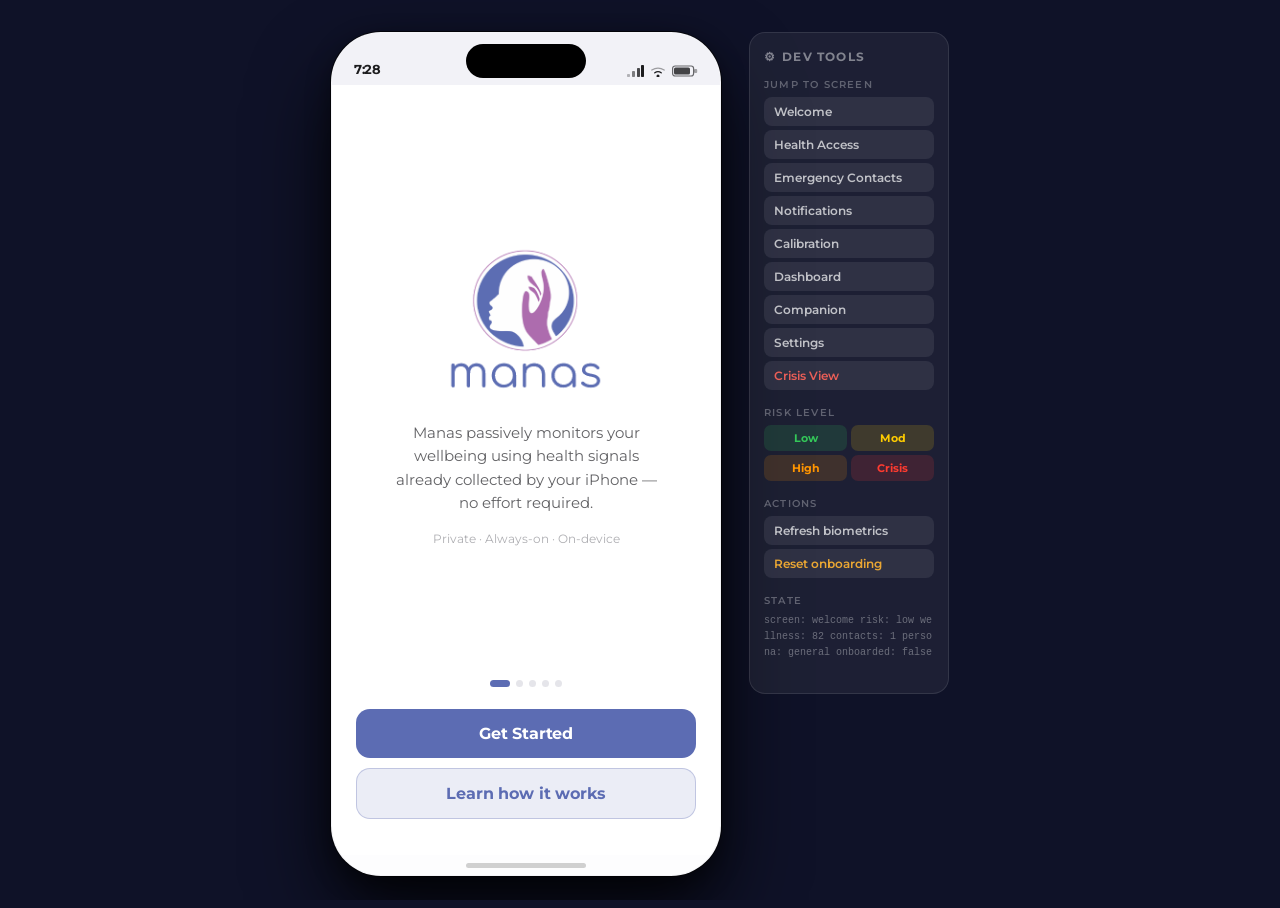
==== HTML_Prototype/index.html @ d54109b8 "Add functional HTML prototype (HTML_Prototype/) Full SPA that mirrors the iOS app's navigation and f" ====
<!DOCTYPE html>
<html lang="en">
<head>
  <meta charset="UTF-8">
  <meta name="viewport" content="width=device-width, initial-scale=1.0, maximum-scale=1.0, user-scalable=no">
  <title>MANAS — Interactive Prototype</title>
  <link rel="preconnect" href="https://fonts.googleapis.com">
  <link rel="preconnect" href="https://fonts.gstatic.com" crossorigin>
  <link href="https://fonts.googleapis.com/css2?family=Montserrat:wght@300;400;500;600;700;800&display=swap" rel="stylesheet">
  <link rel="stylesheet" href="css/styles.css">
</head>
<body>

  <div class="wrapper">

    <!-- ── iPhone Frame ── -->
    <div class="phone" id="phone">
      <div class="dynamic-island"></div>

      <!-- Status bar -->
      <div class="status-bar">
        <span id="clock">9:41</span>
        <div class="sb-icons">
          <!-- Signal -->
          <svg width="17" height="12" viewBox="0 0 17 12" fill="none">
            <rect x="0"  y="9" width="3" height="3" rx=".8" fill="#1C1C1E" opacity=".3"/>
            <rect x="5"  y="6" width="3" height="6" rx=".8" fill="#1C1C1E" opacity=".55"/>
            <rect x="10" y="3" width="3" height="9" rx=".8" fill="#1C1C1E" opacity=".8"/>
            <rect x="14" y="0" width="3" height="12" rx=".8" fill="#1C1C1E"/>
          </svg>
          <!-- WiFi -->
          <svg width="16" height="12" viewBox="0 0 16 12" fill="none">
            <circle cx="8" cy="11" r="1.5" fill="#1C1C1E"/>
            <path d="M4.8 7.8Q8 5.5 11.2 7.8" stroke="#1C1C1E" stroke-width="1.4" fill="none" stroke-linecap="round"/>
            <path d="M1.8 5Q8 1.2 14.2 5" stroke="#1C1C1E" stroke-width="1.4" fill="none" stroke-linecap="round" opacity=".4"/>
          </svg>
          <!-- Battery -->
          <svg width="26" height="12" viewBox="0 0 26 12" fill="none">
            <rect x=".6" y="1" width="21" height="10" rx="2.5" stroke="#1C1C1E" stroke-width="1.2" opacity=".65"/>
            <rect x="22" y="4" width="3.2" height="4" rx="1" fill="#1C1C1E" opacity=".38"/>
            <rect x="2"  y="2.5" width="16" height="7" rx="1.5" fill="#1C1C1E" opacity=".82"/>
          </svg>
        </div>
      </div>

      <!-- Nav bar (injected per-screen) -->
      <div id="nav-bar" class="nav-bar hidden"></div>

      <!-- Screen content -->
      <div id="screen" class="screen-root"></div>

      <!-- Tab bar -->
      <nav id="tab-bar" class="tab-bar hidden">
        <button class="tab" data-tab="dashboard">
          <svg width="22" height="20" viewBox="0 0 24 22" fill="none">
            <path d="M12 21.5C12 21.5 1 14 1 6.5C1 3.46 3.46 1 6.5 1C8.24 1 9.8 1.82 10.85 3.08L12 4.5L13.15 3.08C14.2 1.82 15.76 1 17.5 1C20.54 1 23 3.46 23 6.5C23 14 12 21.5 12 21.5Z" fill="currentColor"/>
          </svg>
          <span>Today</span>
        </button>
        <button class="tab" data-tab="companion">
          <svg width="22" height="20" viewBox="0 0 24 24" fill="none">
            <path d="M21 15a2 2 0 0 1-2 2H7l-4 4V5a2 2 0 0 1 2-2h14a2 2 0 0 1 2 2z" fill="currentColor"/>
          </svg>
          <span>Companion</span>
        </button>
        <button class="tab" data-tab="settings">
          <svg width="22" height="20" viewBox="0 0 24 24" fill="none">
            <circle cx="12" cy="12" r="3" stroke="currentColor" stroke-width="2.2" fill="none"/>
            <path d="M19.4 15a1.65 1.65 0 0 0 .33 1.82l.06.06a2 2 0 1 1-2.83 2.83l-.06-.06a1.65 1.65 0 0 0-1.82-.33 1.65 1.65 0 0 0-1 1.51V21a2 2 0 1 1-4 0v-.09A1.65 1.65 0 0 0 9 19.4a1.65 1.65 0 0 0-1.82.33l-.06.06a2 2 0 1 1-2.83-2.83l.06-.06A1.65 1.65 0 0 0 4.68 15a1.65 1.65 0 0 0-1.51-1H3a2 2 0 1 1 0-4h.09A1.65 1.65 0 0 0 4.6 9a1.65 1.65 0 0 0-.33-1.82l-.06-.06a2 2 0 1 1 2.83-2.83l.06.06A1.65 1.65 0 0 0 9 4.68a1.65 1.65 0 0 0 1-1.51V3a2 2 0 1 1 4 0v.09a1.65 1.65 0 0 0 1 1.51 1.65 1.65 0 0 0 1.82-.33l.06-.06a2 2 0 1 1 2.83 2.83l-.06.06A1.65 1.65 0 0 0 19.4 9a1.65 1.65 0 0 0 1.51 1H21a2 2 0 1 1 0 4h-.09a1.65 1.65 0 0 0-1.51 1z" stroke="currentColor" stroke-width="2" fill="none"/>
          </svg>
          <span>Settings</span>
        </button>
      </nav>

      <div class="home-bar"></div>
    </div>

    <!-- ── Dev Tools Panel ── -->
    <aside class="dev-panel">
      <div class="dev-header">
        <span>⚙</span> Dev Tools
      </div>

      <div class="dev-section">
        <div class="dev-section-label">Jump to screen</div>
        <button class="dev-btn" onclick="App.dev.goto('welcome')">Welcome</button>
        <button class="dev-btn" onclick="App.dev.goto('health-access')">Health Access</button>
        <button class="dev-btn" onclick="App.dev.goto('emergency-contacts')">Emergency Contacts</button>
        <button class="dev-btn" onclick="App.dev.goto('notifications')">Notifications</button>
        <button class="dev-btn" onclick="App.dev.goto('calibration')">Calibration</button>
        <button class="dev-btn" onclick="App.dev.goto('dashboard')">Dashboard</button>
        <button class="dev-btn" onclick="App.dev.goto('companion')">Companion</button>
        <button class="dev-btn" onclick="App.dev.goto('settings')">Settings</button>
        <button class="dev-btn dev-danger" onclick="App.dev.goto('crisis')">Crisis View</button>
      </div>

      <div class="dev-section">
        <div class="dev-section-label">Risk level</div>
        <div class="dev-risk-row">
          <button class="dev-risk dev-risk-low"    onclick="App.dev.setRisk('low')">Low</button>
          <button class="dev-risk dev-risk-mod"    onclick="App.dev.setRisk('moderate')">Mod</button>
          <button class="dev-risk dev-risk-high"   onclick="App.dev.setRisk('high')">High</button>
          <button class="dev-risk dev-risk-crisis" onclick="App.dev.setRisk('crisis')">Crisis</button>
        </div>
      </div>

      <div class="dev-section">
        <div class="dev-section-label">Actions</div>
        <button class="dev-btn" onclick="App.dev.refresh()">Refresh biometrics</button>
        <button class="dev-btn dev-warn" onclick="App.dev.resetOnboarding()">Reset onboarding</button>
      </div>

      <div class="dev-section">
        <div class="dev-section-label">State</div>
        <div id="dev-state" class="dev-state-display"></div>
      </div>
    </aside>

  </div>

  <!-- Modal overlay (sheets, crisis) -->
  <div id="modal-overlay" class="modal-overlay hidden"></div>
  <div id="modal-sheet" class="modal-sheet hidden"></div>

  <script src="js/app.js"></script>
</body>
</html>
---- HTML_Prototype/css/styles.css ----
/* ═══════════════════════════════════════════
   TOKENS
═══════════════════════════════════════════ */
:root {
  --indigo:       #5c6cb3;
  --indigo-d:     #4a5a9e;
  --indigo-l:     rgba(92,108,179,0.12);
  --indigo-b:     rgba(92,108,179,0.30);
  --lavender:     #ad6cad;
  --lav-l:        rgba(173,108,173,0.12);
  --mint:         #a8e6cf;
  --peach:        #ffb397;

  --risk-low:     #34C759;
  --risk-low-l:   rgba(52,199,89,0.12);
  --risk-mod:     #FFCC00;
  --risk-mod-l:   rgba(255,204,0,0.12);
  --risk-high:    #FF9500;
  --risk-high-l:  rgba(255,149,0,0.12);
  --risk-crisis:  #FF3B30;
  --risk-crisis-l:rgba(255,59,48,0.10);

  --ios-bg:       #F2F2F7;
  --ios-card:     #FFFFFF;
  --ios-l1:       #1C1C1E;
  --ios-l2:       #636366;
  --ios-l3:       #AEAEB2;
  --ios-sep:      #E5E5EA;
  --ios-fill:     #F2F2F7;

  --font:         'Montserrat', sans-serif;
  --phone-w:      390px;
  --phone-h:      844px;
  --radius-card:  16px;
  --radius-btn:   14px;
}

/* ═══════════════════════════════════════════
   RESET
═══════════════════════════════════════════ */
*, *::before, *::after { margin: 0; padding: 0; box-sizing: border-box; -webkit-tap-highlight-color: transparent; }
html, body { height: 100%; font-family: var(--font); background: #0F1228; overflow: hidden; }
button { font-family: var(--font); cursor: pointer; border: none; background: none; }
input, textarea { font-family: var(--font); }
a { color: var(--indigo); text-decoration: none; }

/* ═══════════════════════════════════════════
   LAYOUT — DESKTOP WRAPPER
═══════════════════════════════════════════ */
.wrapper {
  display: flex;
  align-items: flex-start;
  justify-content: center;
  gap: 28px;
  min-height: 100vh;
  padding: 32px 24px;
  background: #0F1228;
}

/* ═══════════════════════════════════════════
   PHONE FRAME
═══════════════════════════════════════════ */
.phone {
  position: relative;
  width: var(--phone-w);
  height: var(--phone-h);
  background: #F2F2F7;
  border-radius: 50px;
  border: 1.5px solid rgba(255,255,255,0.13);
  box-shadow:
    0 0 0 1px rgba(0,0,0,0.7),
    inset 0 0 0 1px rgba(255,255,255,0.05),
    0 40px 80px rgba(0,0,0,0.8),
    0 8px 24px rgba(0,0,0,0.4);
  overflow: hidden;
  flex-shrink: 0;
  display: flex;
  flex-direction: column;
}

/* Dynamic Island */
.dynamic-island {
  position: absolute;
  top: 11px;
  left: 50%;
  transform: translateX(-50%);
  width: 120px;
  height: 34px;
  background: #000;
  border-radius: 20px;
  z-index: 100;
}

/* ═══════════════════════════════════════════
   STATUS BAR
═══════════════════════════════════════════ */
.status-bar {
  height: 52px;
  padding: 0 22px 8px;
  display: flex;
  align-items: flex-end;
  justify-content: space-between;
  flex-shrink: 0;
  background: transparent;
  position: relative;
  z-index: 50;
  font-size: 13px;
  font-weight: 700;
  color: var(--ios-l1);
  letter-spacing: -0.02em;
}
.sb-icons { display: flex; align-items: center; gap: 6px; }

/* ═══════════════════════════════════════════
   NAVIGATION BAR
═══════════════════════════════════════════ */
.nav-bar {
  background: var(--ios-card);
  border-bottom: 1px solid var(--ios-sep);
  padding: 0 16px 12px;
  display: flex;
  align-items: flex-end;
  justify-content: space-between;
  min-height: 50px;
  flex-shrink: 0;
  z-index: 40;
}
.nav-bar.large-title { min-height: 96px; padding-bottom: 10px; }
.nav-title {
  font-size: 17px;
  font-weight: 600;
  color: var(--ios-l1);
  letter-spacing: -0.01em;
}
.nav-title-large {
  font-size: 28px;
  font-weight: 800;
  color: var(--indigo);
  letter-spacing: -0.03em;
}
.nav-btn {
  width: 32px; height: 32px;
  border-radius: 50%;
  background: var(--ios-fill);
  border: 1px solid var(--ios-sep);
  display: flex; align-items: center; justify-content: center;
  color: var(--indigo);
  font-size: 14px;
}
.nav-back {
  display: flex; align-items: center; gap: 4px;
  color: var(--indigo);
  font-size: 17px;
  font-weight: 400;
  background: none;
  padding: 4px 0;
}

/* ═══════════════════════════════════════════
   SCREEN ROOT
═══════════════════════════════════════════ */
.screen-root {
  flex: 1;
  overflow-y: auto;
  overflow-x: hidden;
  -webkit-overflow-scrolling: touch;
  background: var(--ios-bg);
  position: relative;
}
.screen-root::-webkit-scrollbar { display: none; }

/* ═══════════════════════════════════════════
   TAB BAR
═══════════════════════════════════════════ */
.tab-bar {
  background: rgba(255,255,255,0.85);
  backdrop-filter: blur(20px);
  -webkit-backdrop-filter: blur(20px);
  border-top: 1px solid var(--ios-sep);
  display: flex;
  padding: 8px 0 4px;
  flex-shrink: 0;
  z-index: 40;
}
.tab {
  flex: 1;
  display: flex;
  flex-direction: column;
  align-items: center;
  gap: 3px;
  padding: 4px 0;
  color: var(--ios-l3);
  font-size: 10px;
  font-weight: 600;
  letter-spacing: 0.01em;
  transition: color 0.15s;
}
.tab.active { color: var(--indigo); }
.tab svg { width: 22px; height: 22px; }

.home-bar {
  height: 20px;
  display: flex;
  align-items: center;
  justify-content: center;
  background: rgba(255,255,255,0.85);
  flex-shrink: 0;
}
.home-bar::before {
  content: '';
  width: 120px; height: 5px;
  background: rgba(0,0,0,0.18);
  border-radius: 3px;
}

/* ═══════════════════════════════════════════
   UTILITY
═══════════════════════════════════════════ */
.hidden { display: none !important; }

/* ═══════════════════════════════════════════
   COMPONENTS — BUTTONS
═══════════════════════════════════════════ */
.btn {
  width: 100%;
  padding: 15px;
  border-radius: var(--radius-btn);
  font-family: var(--font);
  font-size: 16px;
  font-weight: 700;
  letter-spacing: -0.01em;
  text-align: center;
  transition: opacity 0.15s, transform 0.1s;
}
.btn:active { opacity: 0.8; transform: scale(0.98); }
.btn-primary { background: var(--indigo); color: #fff; }
.btn-ghost {
  background: var(--indigo-l);
  color: var(--indigo);
  border: 1.5px solid var(--indigo-b);
}
.btn-danger { background: var(--risk-crisis); color: #fff; }
.btn-red-ghost {
  background: var(--risk-crisis-l);
  color: var(--risk-crisis);
  border: 1.5px solid rgba(255,59,48,0.3);
}
.btn-sm {
  padding: 8px 16px;
  font-size: 13px;
  border-radius: 10px;
  width: auto;
}

/* ═══════════════════════════════════════════
   COMPONENTS — CARDS
═══════════════════════════════════════════ */
.card {
  background: var(--ios-card);
  border-radius: var(--radius-card);
  box-shadow: 0 2px 10px rgba(0,0,0,0.07), 0 0 1px rgba(0,0,0,0.05);
  overflow: hidden;
}
.card-body { padding: 16px 18px; }

/* ═══════════════════════════════════════════
   COMPONENTS — LIST ROWS
═══════════════════════════════════════════ */
.list-section {
  background: var(--ios-card);
  border-radius: var(--radius-card);
  overflow: hidden;
  box-shadow: 0 2px 8px rgba(0,0,0,0.06);
}
.list-row {
  display: flex;
  align-items: center;
  padding: 13px 16px;
  border-bottom: 1px solid var(--ios-sep);
  gap: 12px;
}
.list-row:last-child { border-bottom: none; }
.list-row-icon {
  font-size: 20px;
  width: 28px;
  text-align: center;
  flex-shrink: 0;
}
.list-row-content { flex: 1; }
.list-row-label { font-size: 16px; font-weight: 500; color: var(--ios-l1); }
.list-row-detail { font-size: 13px; color: var(--ios-l2); margin-top: 2px; }
.list-row-trail { font-size: 14px; color: var(--ios-l3); }

/* ═══════════════════════════════════════════
   COMPONENTS — SECTION HEADERS
═══════════════════════════════════════════ */
.section-hd {
  font-size: 13px;
  font-weight: 600;
  color: var(--ios-l2);
  text-transform: uppercase;
  letter-spacing: 0.04em;
  padding: 20px 16px 6px;
}

/* ═══════════════════════════════════════════
   COMPONENTS — TOGGLE
═══════════════════════════════════════════ */
.toggle {
  position: relative;
  width: 51px; height: 31px;
  flex-shrink: 0;
}
.toggle input { opacity: 0; width: 0; height: 0; position: absolute; }
.toggle-track {
  position: absolute; inset: 0;
  background: var(--ios-sep);
  border-radius: 20px;
  transition: background 0.2s;
  cursor: pointer;
}
.toggle input:checked + .toggle-track { background: var(--indigo); }
.toggle-thumb {
  position: absolute;
  top: 2px; left: 2px;
  width: 27px; height: 27px;
  background: #fff;
  border-radius: 50%;
  box-shadow: 0 2px 4px rgba(0,0,0,0.2);
  transition: transform 0.2s;
  pointer-events: none;
}
.toggle input:checked ~ .toggle-thumb { transform: translateX(20px); }

/* ═══════════════════════════════════════════
   COMPONENTS — PERMISSION ROW
═══════════════════════════════════════════ */
.perm-row {
  display: flex; align-items: center; gap: 14px;
  padding: 13px 16px;
  background: var(--ios-card);
  border-radius: 14px;
  box-shadow: 0 1px 4px rgba(0,0,0,0.07);
}
.perm-icon {
  width: 36px; height: 36px; border-radius: 10px;
  display: flex; align-items: center; justify-content: center;
  font-size: 18px; flex-shrink: 0;
}
.perm-name { font-size: 14px; font-weight: 600; color: var(--ios-l1); }
.perm-desc { font-size: 12px; color: var(--ios-l2); margin-top: 2px; }

/* ═══════════════════════════════════════════
   COMPONENTS — METRIC TILE
═══════════════════════════════════════════ */
.metric-tile {
  background: var(--ios-card);
  border-radius: 15px;
  padding: 14px 13px;
  box-shadow: 0 2px 8px rgba(0,0,0,0.06);
  display: flex; flex-direction: column; gap: 6px;
}
.metric-icon-row {
  display: flex; align-items: center; justify-content: space-between;
}
.metric-ico {
  width: 28px; height: 28px; border-radius: 8px;
  display: flex; align-items: center; justify-content: center;
  font-size: 15px;
}
.metric-trend {
  font-size: 10px; font-weight: 700; padding: 2px 6px; border-radius: 5px;
}
.trend-up   { color: var(--risk-low);    background: var(--risk-low-l); }
.trend-flat { color: var(--ios-l3);      background: rgba(0,0,0,0.05); }
.trend-down { color: var(--risk-crisis); background: var(--risk-crisis-l); }
.metric-val { font-size: 20px; font-weight: 800; letter-spacing: -0.025em; color: var(--ios-l1); }
.metric-lbl { font-size: 10px; font-weight: 600; color: var(--ios-l3); text-transform: uppercase; letter-spacing: 0.1em; }

/* ═══════════════════════════════════════════
   COMPONENTS — ALERT ROW
═══════════════════════════════════════════ */
.alert-row {
  display: flex; align-items: center; gap: 10px;
  padding: 11px 14px;
  background: var(--ios-card);
  border-radius: 12px;
  box-shadow: 0 1px 4px rgba(0,0,0,0.06);
}
.alert-dot { width: 8px; height: 8px; border-radius: 50%; flex-shrink: 0; }
.alert-sev { font-size: 13px; font-weight: 700; color: var(--ios-l1); }
.alert-trig { font-size: 11px; color: var(--ios-l2); margin-top: 2px; }
.alert-time { font-size: 11px; color: var(--ios-l3); margin-left: auto; flex-shrink: 0; }

/* ═══════════════════════════════════════════
   SCREEN — ONBOARDING (shared)
═══════════════════════════════════════════ */
.onboard-screen {
  min-height: 100%;
  display: flex;
  flex-direction: column;
  align-items: center;
  padding: 20px 24px 36px;
  background: #fff;
}
.onboard-top {
  flex: 1;
  display: flex;
  flex-direction: column;
  align-items: center;
  justify-content: center;
  gap: 16px;
  text-align: center;
  padding-top: 8px;
}
.onboard-bottom {
  width: 100%;
  display: flex;
  flex-direction: column;
  gap: 10px;
}
.onboard-icon {
  width: 72px; height: 72px; border-radius: 22px;
  display: flex; align-items: center; justify-content: center;
  font-size: 34px;
}
.onboard-title {
  font-size: 24px; font-weight: 800;
  letter-spacing: -0.02em; color: var(--ios-l1);
}
.onboard-sub {
  font-size: 15px; font-weight: 400;
  color: var(--ios-l2); line-height: 1.55;
  max-width: 280px;
}
.onboard-caption {
  font-size: 12px; color: var(--ios-l3);
  text-align: center; line-height: 1.5;
}
.step-dots {
  display: flex; gap: 6px;
}
.step-dot {
  width: 7px; height: 7px; border-radius: 50%;
  background: var(--ios-sep);
}
.step-dot.active { background: var(--indigo); width: 20px; border-radius: 4px; }

/* Welcome screen */
.welcome-logo { width: 160px; height: auto; }

/* Day tracker */
.day-track {
  display: flex; align-items: center; width: 100%; gap: 0;
}
.day-item { display: flex; flex-direction: column; align-items: center; gap: 5px; }
.day-conn { flex: 1; height: 2px; background: var(--ios-sep); margin-bottom: 17px; }
.day-conn.done { background: var(--indigo); }
.day-dot-el {
  width: 32px; height: 32px; border-radius: 50%;
  display: flex; align-items: center; justify-content: center;
  font-size: 11px; font-weight: 700;
  background: var(--ios-card); border: 2px solid var(--ios-sep); color: var(--ios-l3);
}
.day-dot-el.done  { background: var(--indigo); border-color: var(--indigo); color: #fff; }
.day-dot-el.today { background: #fff; border-color: var(--indigo); color: var(--indigo); }
.day-lbl-el { font-size: 9px; font-weight: 600; color: var(--ios-l3); }
.day-lbl-el.done, .day-lbl-el.today { color: var(--indigo); }

.prog-bar { width: 100%; height: 5px; border-radius: 3px; background: var(--ios-sep); overflow: hidden; }
.prog-fill { height: 100%; background: var(--indigo); border-radius: 3px; transition: width 0.5s ease; }
.prog-labels { display: flex; justify-content: space-between; font-size: 11px; font-weight: 600; margin-top: 5px; }
.prog-labels span:first-child { color: var(--indigo); }
.prog-labels span:last-child  { color: var(--ios-l3); }

/* ═══════════════════════════════════════════
   SCREEN — DASHBOARD
═══════════════════════════════════════════ */
.dashboard {
  padding: 12px 14px 24px;
  display: flex; flex-direction: column; gap: 10px;
  background: var(--ios-bg);
}
.greeting-hi   { font-size: 13px; font-weight: 600; color: var(--ios-l2); }
.greeting-date { font-size: 11px; font-weight: 400; color: var(--ios-l3); margin-top: 2px; }

/* Wellness ring card */
.ring-card { padding: 16px 18px; }
.ring-eyebrow {
  font-size: 10px; font-weight: 600; letter-spacing: 0.14em;
  text-transform: uppercase; color: var(--ios-l2); margin-bottom: 12px;
}
.ring-body { display: flex; align-items: center; gap: 16px; }
.ring-info  { flex: 1; }
.ring-status {
  display: inline-flex; align-items: center; gap: 6px;
  padding: 4px 10px; border-radius: 20px; margin-bottom: 8px;
  font-size: 11px; font-weight: 700;
}
.ring-detail { font-size: 11px; color: var(--ios-l2); line-height: 1.5; }
.ring-metrics { font-size: 12px; font-weight: 600; color: var(--ios-l2); margin-top: 6px; }
.ring-metrics span { color: var(--ios-l1); }

/* Biometric grid */
.bio-grid {
  display: grid; grid-template-columns: 1fr 1fr; gap: 8px;
}

/* Insight card */
.insight-card {
  background: var(--ios-card);
  border-radius: 14px;
  border-left: 4px solid var(--indigo);
  padding: 12px 15px;
  box-shadow: 0 2px 8px rgba(0,0,0,0.06);
}
.insight-header {
  display: flex; align-items: center; gap: 6px; margin-bottom: 6px;
}
.insight-label {
  font-size: 10px; font-weight: 700; color: var(--indigo);
  letter-spacing: 0.08em; text-transform: uppercase;
}
.insight-text { font-size: 13px; color: var(--ios-l2); line-height: 1.55; }

/* Alerts section */
.alerts-hd { font-size: 14px; font-weight: 700; color: var(--ios-l1); margin-bottom: 7px; }

/* ═══════════════════════════════════════════
   SCREEN — COMPANION
═══════════════════════════════════════════ */
.companion-wrap {
  display: flex; flex-direction: column; height: 100%;
  background: var(--ios-bg);
}
.persona-bar {
  background: var(--ios-card);
  border-bottom: 1px solid var(--ios-sep);
  overflow-x: auto; overflow-y: hidden;
  display: flex; gap: 8px;
  padding: 10px 14px;
  -webkit-overflow-scrolling: touch;
  flex-shrink: 0;
}
.persona-bar::-webkit-scrollbar { display: none; }
.persona-chip {
  display: flex; align-items: center; gap: 6px;
  padding: 7px 13px; border-radius: 20px; white-space: nowrap;
  font-size: 13px; font-weight: 600;
  background: var(--ios-fill);
  color: var(--ios-l2);
  border: 1.5px solid transparent;
  transition: all 0.15s;
  flex-shrink: 0;
}
.persona-chip.active {
  background: var(--indigo-l);
  color: var(--indigo);
  border-color: var(--indigo-b);
}
.chat-area {
  flex: 1; overflow-y: auto; padding: 12px 14px;
  display: flex; flex-direction: column; gap: 10px;
}
.chat-area::-webkit-scrollbar { display: none; }
.msg { display: flex; align-items: flex-end; gap: 8px; }
.msg.user { flex-direction: row-reverse; }
.msg-avatar {
  width: 30px; height: 30px; border-radius: 50%;
  background: var(--indigo); display: flex; align-items: center; justify-content: center;
  font-size: 14px; color: #fff; flex-shrink: 0;
}
.msg-bubble {
  max-width: 72%;
  padding: 11px 14px;
  border-radius: 18px;
  font-size: 14px; line-height: 1.5;
}
.msg.ai   .msg-bubble { background: var(--ios-card); color: var(--ios-l1); box-shadow: 0 1px 4px rgba(0,0,0,0.07); }
.msg.user .msg-bubble { background: var(--indigo); color: #fff; }

/* Typing indicator */
.typing { display: flex; align-items: center; gap: 4px; padding: 12px 14px; }
.typing-dot {
  width: 7px; height: 7px; border-radius: 50%;
  background: var(--ios-l3);
  animation: bounce 1.2s infinite;
}
.typing-dot:nth-child(2) { animation-delay: 0.2s; }
.typing-dot:nth-child(3) { animation-delay: 0.4s; }
@keyframes bounce {
  0%, 60%, 100% { transform: translateY(0); }
  30%           { transform: translateY(-5px); }
}

/* Chat input */
.chat-input-bar {
  background: var(--ios-card);
  border-top: 1px solid var(--ios-sep);
  padding: 8px 12px;
  display: flex; align-items: flex-end; gap: 8px;
  flex-shrink: 0;
}
.chat-input {
  flex: 1;
  padding: 10px 14px;
  background: var(--ios-fill);
  border-radius: 20px;
  border: none; outline: none;
  font-size: 15px;
  font-family: var(--font);
  color: var(--ios-l1);
  resize: none;
  max-height: 96px;
  overflow-y: auto;
}
.chat-input::placeholder { color: var(--ios-l3); }
.chat-send {
  width: 36px; height: 36px; border-radius: 50%;
  background: var(--indigo);
  display: flex; align-items: center; justify-content: center;
  color: #fff; font-size: 16px;
  flex-shrink: 0;
  transition: opacity 0.15s;
}
.chat-send:disabled { opacity: 0.35; }

/* ═══════════════════════════════════════════
   SCREEN — SETTINGS
═══════════════════════════════════════════ */
.settings-body { padding: 0 0 32px; background: var(--ios-bg); }
.settings-contact-row {
  display: flex; align-items: center; justify-content: space-between;
  padding: 13px 16px;
  border-bottom: 1px solid var(--ios-sep);
}
.settings-contact-name { font-size: 15px; font-weight: 600; color: var(--ios-l1); }
.settings-contact-rel  { font-size: 12px; color: var(--ios-l2); margin-top: 2px; }
.settings-contact-del  {
  font-size: 12px; font-weight: 600; color: var(--risk-crisis);
  background: var(--risk-crisis-l); border-radius: 6px; padding: 4px 9px;
}
.privacy-badge {
  display: flex; align-items: center; gap: 10px;
  padding: 11px 16px;
  border-bottom: 1px solid var(--ios-sep);
  font-size: 14px; color: var(--ios-l1);
}
.privacy-badge::before {
  content: '✓'; width: 22px; height: 22px;
  background: var(--risk-low-l); color: var(--risk-low);
  border-radius: 50%; display: flex; align-items: center;
  justify-content: center; font-weight: 700; font-size: 12px;
  flex-shrink: 0;
}

/* ═══════════════════════════════════════════
   SCREEN — CRISIS
═══════════════════════════════════════════ */
.crisis-screen {
  padding: 20px 20px 32px;
  display: flex; flex-direction: column; gap: 14px;
  background: var(--ios-bg);
}
.crisis-header {
  text-align: center; padding: 16px 0;
}
.crisis-header-icon { font-size: 52px; margin-bottom: 10px; }
.crisis-header-title { font-size: 26px; font-weight: 800; color: var(--ios-l1); letter-spacing: -0.02em; }
.crisis-header-sub   { font-size: 14px; color: var(--ios-l2); margin-top: 8px; line-height: 1.55; }
.crisis-card { padding: 16px 18px; }
.crisis-card-label {
  display: flex; align-items: center; gap: 8px;
  font-size: 14px; font-weight: 700; color: var(--ios-l1); margin-bottom: 10px;
}
.crisis-card-sub  { font-size: 13px; color: var(--ios-l2); margin-bottom: 12px; line-height: 1.5; }
.crisis-btn-row   { display: flex; gap: 10px; }
.crisis-btn-row .btn { flex: 1; padding: 13px; font-size: 14px; }
.dismiss-link {
  text-align: center; font-size: 14px; color: var(--ios-l2);
  padding: 8px; cursor: pointer; font-weight: 500;
}

/* ═══════════════════════════════════════════
   MODAL / SHEET
═══════════════════════════════════════════ */
.modal-overlay {
  position: fixed; inset: 0; z-index: 200;
  background: rgba(0,0,0,0.45);
  animation: fade-in 0.2s ease;
}
.modal-sheet {
  position: absolute;
  bottom: 0; left: 0; right: 0;
  background: var(--ios-card);
  border-radius: 20px 20px 0 0;
  padding: 12px 20px 32px;
  z-index: 201;
  animation: slide-up 0.3s cubic-bezier(.22,1,.36,1);
  max-height: 85%;
  overflow-y: auto;
}
.modal-sheet::-webkit-scrollbar { display: none; }
.sheet-handle {
  width: 36px; height: 4px; background: var(--ios-sep);
  border-radius: 2px; margin: 0 auto 16px;
}
.sheet-title {
  font-size: 18px; font-weight: 700; color: var(--ios-l1);
  margin-bottom: 20px; text-align: center;
}
.sheet-input {
  width: 100%; padding: 13px 14px;
  background: var(--ios-fill);
  border-radius: 12px; border: none; outline: none;
  font-size: 16px; font-family: var(--font); color: var(--ios-l1);
  margin-bottom: 10px;
}
.sheet-input::placeholder { color: var(--ios-l3); }
.sheet-close {
  position: absolute; top: 16px; right: 20px;
  width: 30px; height: 30px; border-radius: 50%;
  background: var(--ios-fill); color: var(--ios-l2);
  font-size: 18px; display: flex; align-items: center; justify-content: center;
}
.sheet-cancel {
  text-align: center; color: var(--ios-l2); font-size: 15px;
  padding: 12px; cursor: pointer; font-weight: 500;
}
.persona-list { display: flex; flex-direction: column; gap: 8px; }
.persona-list-item {
  display: flex; align-items: center; gap: 12px;
  padding: 12px 14px; border-radius: 12px;
  background: var(--ios-fill); cursor: pointer;
  transition: background 0.15s;
}
.persona-list-item.active { background: var(--indigo-l); }
.persona-list-item:active { opacity: 0.75; }
.persona-list-icon { font-size: 24px; }
.persona-list-name { font-size: 15px; font-weight: 600; color: var(--ios-l1); }
.persona-list-desc { font-size: 12px; color: var(--ios-l2); margin-top: 2px; }
.persona-list-check { margin-left: auto; color: var(--indigo); font-weight: 700; }

/* ═══════════════════════════════════════════
   ANIMATIONS
═══════════════════════════════════════════ */
@keyframes fade-in  { from { opacity: 0; } to { opacity: 1; } }
@keyframes slide-up { from { transform: translateY(100%); } to { transform: translateY(0); } }
@keyframes screen-in {
  from { opacity: 0; transform: translateY(12px); }
  to   { opacity: 1; transform: translateY(0); }
}
.screen-animate { animation: screen-in 0.25s cubic-bezier(.22,1,.36,1) both; }

/* Ring animation */
@keyframes ring-draw {
  from { stroke-dashoffset: 327; }
  to   { stroke-dashoffset: 0; }
}
.ring-progress { animation: ring-draw 0.8s cubic-bezier(.22,1,.36,1) 0.2s both; }

/* ═══════════════════════════════════════════
   DEV TOOLS PANEL
═══════════════════════════════════════════ */
.dev-panel {
  width: 200px;
  background: rgba(255,255,255,0.06);
  border: 1px solid rgba(255,255,255,0.10);
  border-radius: 16px;
  padding: 16px 14px;
  flex-shrink: 0;
  max-height: var(--phone-h);
  overflow-y: auto;
  align-self: flex-start;
  position: sticky;
  top: 32px;
}
.dev-panel::-webkit-scrollbar { display: none; }
.dev-header {
  font-size: 12px; font-weight: 700; letter-spacing: 0.1em;
  text-transform: uppercase; color: rgba(255,255,255,0.45);
  margin-bottom: 14px; display: flex; align-items: center; gap: 6px;
}
.dev-section { margin-bottom: 16px; }
.dev-section-label {
  font-size: 10px; font-weight: 600; text-transform: uppercase;
  letter-spacing: 0.12em; color: rgba(255,255,255,0.3); margin-bottom: 6px;
}
.dev-btn {
  display: block; width: 100%;
  padding: 7px 10px; margin-bottom: 4px;
  background: rgba(255,255,255,0.08); border-radius: 8px;
  font-size: 12px; font-weight: 600; color: rgba(255,255,255,0.70);
  text-align: left; transition: background 0.15s;
}
.dev-btn:hover  { background: rgba(255,255,255,0.14); }
.dev-btn:active { background: rgba(255,255,255,0.20); }
.dev-danger { color: rgba(255,100,90,0.9) !important; }
.dev-warn   { color: rgba(255,180,50,0.9) !important; }

.dev-risk-row { display: grid; grid-template-columns: 1fr 1fr; gap: 4px; }
.dev-risk {
  padding: 6px 4px; border-radius: 7px;
  font-size: 11px; font-weight: 700; text-align: center;
}
.dev-risk-low    { background: rgba(52,199,89,0.15);   color: #34C759; }
.dev-risk-mod    { background: rgba(255,204,0,0.15);   color: #FFCC00; }
.dev-risk-high   { background: rgba(255,149,0,0.15);   color: #FF9500; }
.dev-risk-crisis { background: rgba(255,59,48,0.15);   color: #FF3B30; }

.dev-state-display {
  font-size: 10px; color: rgba(255,255,255,0.35);
  font-family: monospace; line-height: 1.6;
  word-break: break-all;
}

/* ═══════════════════════════════════════════
   RESPONSIVE — MOBILE FULL SCREEN
═══════════════════════════════════════════ */
@media (max-width: 650px) {
  body { background: var(--ios-bg); }
  .wrapper { padding: 0; background: var(--ios-bg); }
  .phone {
    width: 100vw;
    height: 100dvh;
    border-radius: 0;
    border: none;
    box-shadow: none;
  }
  .dynamic-island { display: none; }
  .dev-panel { display: none; }
}
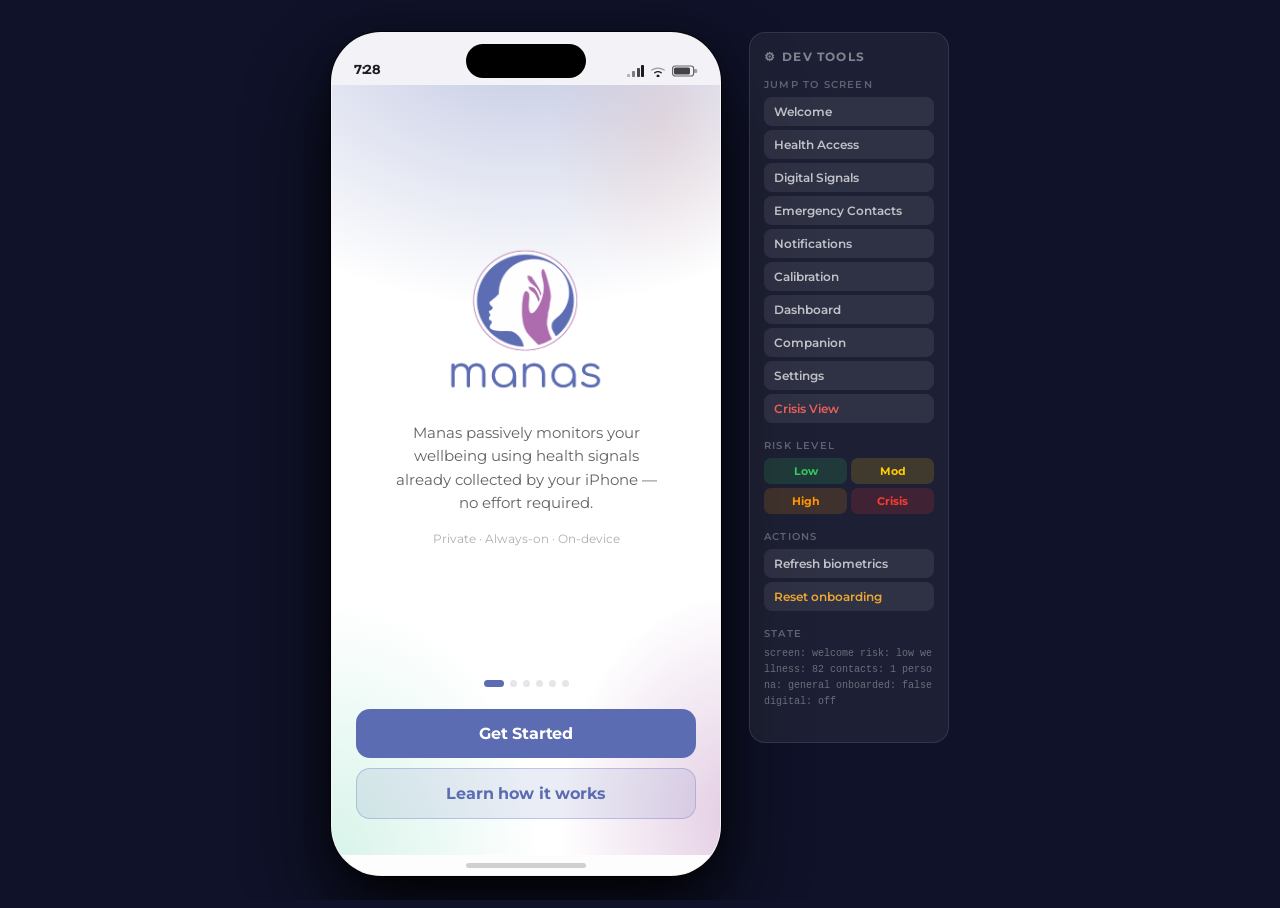
==== commit 2071c4c3: "Add digital behavioral signals to onboarding and dashboard New "Digital Wellbeing" signals — social " ====
--- a/HTML_Prototype/index.html
+++ b/HTML_Prototype/index.html
@@ -85,6 +85,7 @@
         <div class="dev-section-label">Jump to screen</div>
         <button class="dev-btn" onclick="App.dev.goto('welcome')">Welcome</button>
         <button class="dev-btn" onclick="App.dev.goto('health-access')">Health Access</button>
+        <button class="dev-btn" onclick="App.dev.goto('digital-signals')">Digital Signals</button>
         <button class="dev-btn" onclick="App.dev.goto('emergency-contacts')">Emergency Contacts</button>
         <button class="dev-btn" onclick="App.dev.goto('notifications')">Notifications</button>
         <button class="dev-btn" onclick="App.dev.goto('calibration')">Calibration</button>
--- a/HTML_Prototype/css/styles.css
+++ b/HTML_Prototype/css/styles.css
@@ -125,7 +125,7 @@
   flex-shrink: 0;
   z-index: 40;
 }
-.nav-bar.large-title { min-height: 96px; padding-bottom: 10px; }
+.nav-bar.large-title { min-height: 64px; padding-bottom: 0; align-items: center; }
 .nav-title {
   font-size: 17px;
   font-weight: 600;
@@ -137,6 +137,10 @@
   font-weight: 800;
   color: var(--indigo);
   letter-spacing: -0.03em;
+}
+.nav-logo {
+  height: 48px;
+  width: auto;
 }
 .nav-btn {
   width: 32px; height: 32px;
@@ -401,7 +405,12 @@
   flex-direction: column;
   align-items: center;
   padding: 20px 24px 36px;
-  background: #fff;
+  background:
+    radial-gradient(ellipse 160% 60% at 50%  -10%, rgba(92,108,179,0.40)  0%, transparent 65%),
+    radial-gradient(ellipse 90%  55% at 0%   100%, rgba(168,230,207,0.45) 0%, transparent 60%),
+    radial-gradient(ellipse 80%  50% at 105% 95%,  rgba(173,108,173,0.35) 0%, transparent 58%),
+    radial-gradient(ellipse 55%  40% at 85%  5%,   rgba(255,179,151,0.22) 0%, transparent 52%),
+    #ffffff;
 }
 .onboard-top {
   flex: 1;
@@ -525,6 +534,30 @@
 
 /* Alerts section */
 .alerts-hd { font-size: 14px; font-weight: 700; color: var(--ios-l1); margin-bottom: 7px; }
+
+/* Digital wellbeing */
+.digital-prompt {
+  display: flex; align-items: center; gap: 12px;
+  padding: 14px 15px;
+  background: var(--ios-card);
+  border: 1.5px dashed var(--indigo-b);
+  border-radius: 14px;
+  cursor: pointer;
+  transition: opacity 0.15s, transform 0.1s;
+}
+.digital-prompt:active { opacity: 0.8; transform: scale(0.99); }
+.digital-prompt-icon {
+  width: 38px; height: 38px; border-radius: 10px;
+  background: var(--indigo-l);
+  display: flex; align-items: center; justify-content: center;
+  font-size: 19px; flex-shrink: 0;
+}
+.digital-prompt-title { font-size: 14px; font-weight: 700; color: var(--ios-l1); }
+.digital-prompt-sub   { font-size: 12px; color: var(--ios-l2); margin-top: 2px; line-height: 1.45; }
+.digital-note {
+  font-size: 11px; color: var(--ios-l3); line-height: 1.5;
+  margin-top: 8px; padding: 0 2px;
+}
 
 /* ═══════════════════════════════════════════
    SCREEN — COMPANION
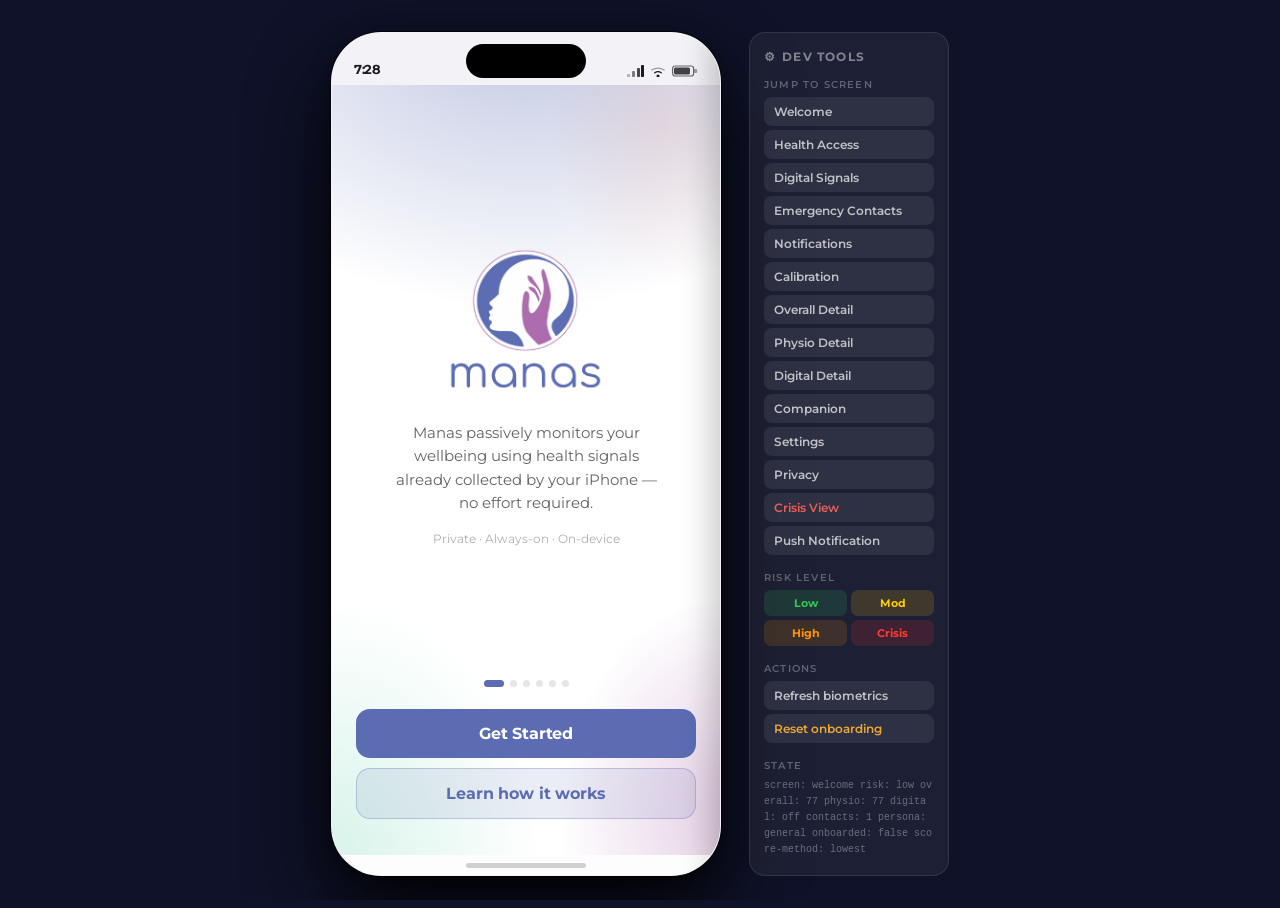
==== commit 1075987e: "Prototype: scored dashboard, lock-screen nudge, app nav, privacy, contacts Dashboard restructured in" ====
--- a/HTML_Prototype/index.html
+++ b/HTML_Prototype/index.html
@@ -73,6 +73,10 @@
       </nav>
 
       <div class="home-bar"></div>
+
+      <!-- Hamburger menu (side drawer) -->
+      <div id="menu-overlay" class="menu-overlay hidden"></div>
+      <div id="menu-drawer" class="menu-drawer"></div>
     </div>
 
     <!-- ── Dev Tools Panel ── -->
@@ -89,10 +93,14 @@
         <button class="dev-btn" onclick="App.dev.goto('emergency-contacts')">Emergency Contacts</button>
         <button class="dev-btn" onclick="App.dev.goto('notifications')">Notifications</button>
         <button class="dev-btn" onclick="App.dev.goto('calibration')">Calibration</button>
-        <button class="dev-btn" onclick="App.dev.goto('dashboard')">Dashboard</button>
+        <button class="dev-btn" onclick="App.dev.goto('overall-detail')">Overall Detail</button>
+        <button class="dev-btn" onclick="App.dev.goto('physio-detail')">Physio Detail</button>
+        <button class="dev-btn" onclick="App.dev.goto('digital-detail')">Digital Detail</button>
         <button class="dev-btn" onclick="App.dev.goto('companion')">Companion</button>
         <button class="dev-btn" onclick="App.dev.goto('settings')">Settings</button>
+        <button class="dev-btn" onclick="App.dev.goto('privacy')">Privacy</button>
         <button class="dev-btn dev-danger" onclick="App.dev.goto('crisis')">Crisis View</button>
+        <button class="dev-btn" onclick="App.dev.goto('notification')">Push Notification</button>
       </div>
 
       <div class="dev-section">
--- a/HTML_Prototype/css/styles.css
+++ b/HTML_Prototype/css/styles.css
@@ -126,6 +126,21 @@
   z-index: 40;
 }
 .nav-bar.large-title { min-height: 64px; padding-bottom: 0; align-items: center; }
+/* Consistent app nav — logo left, hamburger right, white with a subtle bottom line */
+.nav-bar.app-nav {
+  min-height: 56px;
+  padding: 0 16px;
+  align-items: center;
+  justify-content: space-between;
+}
+.nav-bar.app-nav .nav-logo { height: 34px; }
+.nav-menu-btn {
+  display: flex; align-items: center; justify-content: center;
+  width: 40px; height: 40px; margin-right: -8px;
+  color: var(--ios-l1);
+  background: none; border: none;
+}
+.nav-menu-btn:active { opacity: 0.55; }
 .nav-title {
   font-size: 17px;
   font-weight: 600;
@@ -535,6 +550,136 @@
 /* Alerts section */
 .alerts-hd { font-size: 14px; font-weight: 700; color: var(--ios-l1); margin-bottom: 7px; }
 
+/* Scored signal section (Physio Health / Digital Wellbeing) */
+.signal-hd {
+  display: flex; align-items: center; justify-content: space-between;
+  margin-bottom: 8px;
+}
+.signal-hd-title { font-size: 14px; font-weight: 700; color: var(--ios-l1); }
+.signal-hd-meta  { display: flex; align-items: center; gap: 8px; }
+.signal-score    { font-size: 18px; font-weight: 800; letter-spacing: -0.02em; }
+.signal-score-of { font-size: 11px; font-weight: 600; color: var(--ios-l3); }
+.signal-badge {
+  min-width: 18px; height: 18px; padding: 0 5px;
+  border-radius: 9px;
+  background: var(--risk-high); color: #fff;
+  font-size: 11px; font-weight: 800;
+  display: inline-flex; align-items: center; justify-content: center;
+}
+
+/* Watch badge on a metric tile's icon */
+.metric-ico-wrap { position: relative; }
+.metric-badge {
+  position: absolute; top: -3px; right: -3px;
+  width: 10px; height: 10px; border-radius: 50%;
+  background: var(--risk-high);
+  border: 2px solid var(--ios-card);
+}
+
+/* ═══════════════════════════════════════════
+   DASHBOARD — THREE SCORE CARDS
+═══════════════════════════════════════════ */
+/* Overall hero card (distinguished by brand tint + accent strip) */
+.overall-card {
+  position: relative;
+  cursor: pointer;
+  border-top: 3px solid var(--indigo);
+  background: linear-gradient(180deg, rgba(92,108,179,0.07), #ffffff);
+  transition: opacity 0.15s, transform 0.1s;
+}
+.overall-card:active { opacity: 0.9; transform: scale(0.995); }
+.card-chevron {
+  margin-left: auto; align-self: center;
+  font-size: 22px; font-weight: 300; color: var(--ios-l3);
+}
+
+/* Compact Physio / Digital cards */
+.card-pair { display: flex; gap: 10px; }
+.mini-card {
+  flex: 1; min-height: 138px;
+  background: var(--ios-card);
+  border-radius: var(--radius-card);
+  box-shadow: 0 2px 10px rgba(0,0,0,0.07);
+  padding: 12px 12px 14px;
+  cursor: pointer;
+  display: flex; flex-direction: column; align-items: center; gap: 6px;
+  transition: opacity 0.15s, transform 0.1s;
+}
+.mini-card:active { opacity: 0.85; transform: scale(0.99); }
+.mini-top { width: 100%; display: flex; align-items: center; justify-content: space-between; }
+.mini-eyebrow { font-size: 11px; font-weight: 800; letter-spacing: -0.01em; }
+.mini-ring { margin: 2px 0; }
+.mini-foot { font-size: 11px; font-weight: 600; color: var(--ios-l3); margin-top: auto; }
+.mini-card-empty { justify-content: space-between; }
+.mini-empty-plus { font-size: 30px; font-weight: 300; color: var(--indigo); line-height: 1; margin: 14px 0; }
+
+/* ═══════════════════════════════════════════
+   SECTION DETAIL SCREENS
+═══════════════════════════════════════════ */
+.detail-screen {
+  padding: 12px 14px 24px;
+  display: flex; flex-direction: column; gap: 10px;
+  background: var(--ios-bg);
+}
+.ring-card.accent-physio  { border-top: 3px solid var(--lavender); }
+.ring-card.accent-digital { border-top: 3px solid var(--lavender); }
+
+/* Overall breakdown rows */
+.bd-bar {
+  height: 6px; border-radius: 3px;
+  background: var(--ios-sep); overflow: hidden; margin-top: 7px;
+}
+.bd-fill { height: 100%; border-radius: 3px; transition: width 0.5s ease; }
+.bd-score { font-size: 16px; font-weight: 800; min-width: 26px; text-align: right; }
+
+/* Flagged-area & ok callouts */
+.flag-card {
+  display: flex; gap: 12px; align-items: flex-start;
+  padding: 13px 15px;
+  background: var(--ios-card); border-radius: 14px;
+  border-left: 4px solid var(--risk-high);
+  box-shadow: 0 2px 8px rgba(0,0,0,0.06);
+}
+.flag-icon  { font-size: 20px; flex-shrink: 0; }
+.flag-title { font-size: 14px; font-weight: 700; color: var(--ios-l1); }
+.flag-tip   { font-size: 12px; color: var(--ios-l2); margin-top: 3px; line-height: 1.5; }
+.ok-block {
+  display: flex; gap: 12px; align-items: flex-start;
+  padding: 14px 16px;
+  background: var(--ios-card); border-radius: 14px;
+  border-left: 4px solid var(--risk-low);
+  box-shadow: 0 2px 8px rgba(0,0,0,0.06);
+}
+.ok-check {
+  width: 24px; height: 24px; border-radius: 50%;
+  background: var(--risk-low-l); color: var(--risk-low);
+  display: flex; align-items: center; justify-content: center;
+  font-weight: 800; flex-shrink: 0;
+}
+.detail-empty {
+  background: var(--ios-card); border-radius: 16px;
+  padding: 28px 20px; text-align: center; margin-top: 8px;
+  box-shadow: 0 2px 8px rgba(0,0,0,0.06);
+}
+.detail-note { font-size: 11px; color: var(--ios-l3); line-height: 1.5; padding: 0 2px; margin-top: 2px; }
+
+/* Privacy page */
+.privacy-hero { text-align: center; padding: 6px 6px 4px; }
+.privacy-hero-icon { font-size: 40px; margin-bottom: 8px; }
+.privacy-hero-title { font-size: 20px; font-weight: 800; color: var(--ios-l1); letter-spacing: -0.02em; }
+.privacy-hero-sub {
+  font-size: 13px; color: var(--ios-l2); line-height: 1.5;
+  margin: 6px auto 0; max-width: 300px;
+}
+.privacy-item {
+  display: flex; gap: 13px; align-items: flex-start;
+  background: var(--ios-card); border-radius: 14px;
+  padding: 14px 15px; box-shadow: 0 2px 8px rgba(0,0,0,0.06);
+}
+.privacy-item-icon { font-size: 22px; flex-shrink: 0; line-height: 1.2; }
+.privacy-item-title { font-size: 14px; font-weight: 700; color: var(--ios-l1); }
+.privacy-item-body { font-size: 13px; color: var(--ios-l2); line-height: 1.5; margin-top: 3px; }
+
 /* Digital wellbeing */
 .digital-prompt {
   display: flex; align-items: center; gap: 12px;
@@ -715,6 +860,126 @@
 }
 
 /* ═══════════════════════════════════════════
+   SCREEN — LOCK-SCREEN NOTIFICATION
+═══════════════════════════════════════════ */
+/* Mountain-photo wallpaper fills the whole phone (incl. behind status bar) */
+.phone.lock-mode {
+  background: url('../assets/wallpaper.jpg') center / cover no-repeat;
+}
+.phone.lock-mode .screen-root { background: transparent; }
+.phone.lock-mode .home-bar { background: transparent; }
+.phone.lock-mode .home-bar::before { background: rgba(255,255,255,0.6); }
+/* White status bar over the wallpaper */
+.phone.lock-mode .status-bar { color: #fff; text-shadow: 0 1px 2px rgba(0,0,0,0.3); }
+.phone.lock-mode .sb-icons svg { filter: brightness(0) invert(1) drop-shadow(0 1px 1px rgba(0,0,0,0.3)); }
+
+.lock-screen {
+  min-height: 100%;
+  display: flex; flex-direction: column;
+  padding: 22px 18px 14px;
+}
+.lock-time-wrap { text-align: center; margin-top: 16px; }
+.lock-date {
+  font-size: 15px; font-weight: 600;
+  color: rgba(255,255,255,0.9); letter-spacing: 0.01em;
+  text-shadow: 0 1px 3px rgba(0,0,0,0.3);
+}
+.lock-clock {
+  font-size: 74px; font-weight: 700; line-height: 1.04;
+  color: #ffffff; letter-spacing: -0.02em;
+  margin-top: 2px;
+  text-shadow: 0 1px 14px rgba(0,0,0,0.35);
+}
+.lock-notifs { margin: 32px 0 0; display: flex; flex-direction: column; gap: 8px; }
+
+/* Liquid Glass */
+.ios-notif {
+  position: relative;
+  display: flex; gap: 11px; align-items: center;
+  background: rgba(255,255,255,0.20);
+  backdrop-filter: blur(24px) saturate(180%);
+  -webkit-backdrop-filter: blur(24px) saturate(180%);
+  border-radius: 22px;
+  padding: 13px 15px;
+  border: 1px solid rgba(255,255,255,0.35);
+  box-shadow:
+    0 8px 30px rgba(0,0,0,0.18),
+    inset 0 1px 1px rgba(255,255,255,0.55),
+    inset 0 -1px 1px rgba(255,255,255,0.12);
+  overflow: hidden;
+  cursor: pointer;
+  transition: opacity 0.15s, transform 0.1s;
+}
+.ios-notif::before {
+  content: ''; position: absolute; inset: 0; border-radius: inherit; pointer-events: none;
+  background: linear-gradient(160deg, rgba(255,255,255,0.40) 0%, rgba(255,255,255,0.06) 38%, transparent 60%);
+}
+.ios-notif > * { position: relative; }
+.ios-notif:active { opacity: 0.9; transform: scale(0.99); }
+.ios-notif-icon {
+  width: 38px; height: 38px; border-radius: 9px;
+  background: #fff; object-fit: contain; padding: 4px;
+  flex-shrink: 0; box-shadow: 0 1px 3px rgba(0,0,0,0.15);
+}
+.ios-notif-body { flex: 1; min-width: 0; }
+.ios-notif-top {
+  display: flex; align-items: center; justify-content: space-between;
+  margin-bottom: 2px;
+}
+.ios-notif-app {
+  font-size: 13px; font-weight: 700; color: #ffffff;
+  text-transform: uppercase; letter-spacing: 0.02em;
+  text-shadow: 0 1px 2px rgba(0,0,0,0.3);
+}
+.ios-notif-time { font-size: 12px; color: rgba(255,255,255,0.75); text-shadow: 0 1px 2px rgba(0,0,0,0.3); }
+.ios-notif-text { font-size: 14px; line-height: 1.4; color: #ffffff; text-shadow: 0 1px 2px rgba(0,0,0,0.3); }
+
+/* ═══════════════════════════════════════════
+   HAMBURGER MENU — SIDE DRAWER
+═══════════════════════════════════════════ */
+.menu-overlay {
+  position: absolute; inset: 0; z-index: 60;
+  background: rgba(0,0,0,0.38);
+}
+.menu-drawer {
+  position: absolute; top: 0; right: 0; bottom: 0;
+  width: 80%; max-width: 290px;
+  background: var(--ios-card);
+  z-index: 61;
+  transform: translateX(100%);
+  transition: transform 0.28s cubic-bezier(.22,1,.36,1);
+  box-shadow: -8px 0 30px rgba(0,0,0,0.22);
+  display: flex; flex-direction: column;
+  overflow-y: auto;
+}
+.menu-drawer.open { transform: translateX(0); }
+.menu-drawer::-webkit-scrollbar { display: none; }
+.menu-head {
+  display: flex; align-items: center; justify-content: space-between;
+  padding: 18px 18px 14px;
+  border-bottom: 1px solid var(--ios-sep);
+}
+.menu-logo { height: 32px; width: auto; }
+.menu-close {
+  width: 30px; height: 30px; border-radius: 50%;
+  background: var(--ios-fill); color: var(--ios-l2);
+  font-size: 18px; display: flex; align-items: center; justify-content: center;
+}
+.menu-links { display: flex; flex-direction: column; padding: 10px 0; }
+.menu-link {
+  display: flex; align-items: center; gap: 14px;
+  padding: 14px 20px;
+  font-family: var(--font); font-size: 16px; font-weight: 600;
+  color: var(--ios-l1); text-align: left;
+  background: none; border: none;
+}
+.menu-link:active { background: var(--ios-fill); }
+.menu-link-icon { font-size: 18px; width: 24px; text-align: center; }
+.menu-divider { height: 1px; background: var(--ios-sep); margin: 8px 20px; }
+.menu-link-crisis { color: var(--risk-crisis); }
+.menu-link-muted  { color: var(--ios-l2); font-weight: 500; }
+
+/* ═══════════════════════════════════════════
    MODAL / SHEET
 ═══════════════════════════════════════════ */
 .modal-overlay {
@@ -760,6 +1025,31 @@
   text-align: center; color: var(--ios-l2); font-size: 15px;
   padding: 12px; cursor: pointer; font-weight: 500;
 }
+/* Contact picker */
+.ec-or {
+  text-align: center; font-size: 11px; color: var(--ios-l3);
+  text-transform: uppercase; letter-spacing: 0.06em; margin: 2px 0;
+}
+.contact-pick-list { display: flex; flex-direction: column; max-height: 46vh; overflow-y: auto; margin-bottom: 8px; }
+.contact-pick-list::-webkit-scrollbar { display: none; }
+.contact-pick-row {
+  display: flex; align-items: center; gap: 12px;
+  padding: 11px 6px;
+  background: none; border: none; border-bottom: 1px solid var(--ios-sep);
+  text-align: left; font-family: var(--font); width: 100%;
+}
+.contact-pick-row:last-child { border-bottom: none; }
+.contact-pick-row:active { background: var(--ios-fill); }
+.contact-avatar {
+  width: 38px; height: 38px; border-radius: 50%;
+  background: var(--indigo-l); color: var(--indigo);
+  display: flex; align-items: center; justify-content: center;
+  font-size: 13px; font-weight: 700; flex-shrink: 0;
+}
+.contact-pick-info { display: flex; flex-direction: column; }
+.contact-pick-name { font-size: 15px; font-weight: 600; color: var(--ios-l1); }
+.contact-pick-phone { font-size: 12px; color: var(--ios-l2); margin-top: 1px; }
+
 .persona-list { display: flex; flex-direction: column; gap: 8px; }
 .persona-list-item {
   display: flex; align-items: center; gap: 12px;
